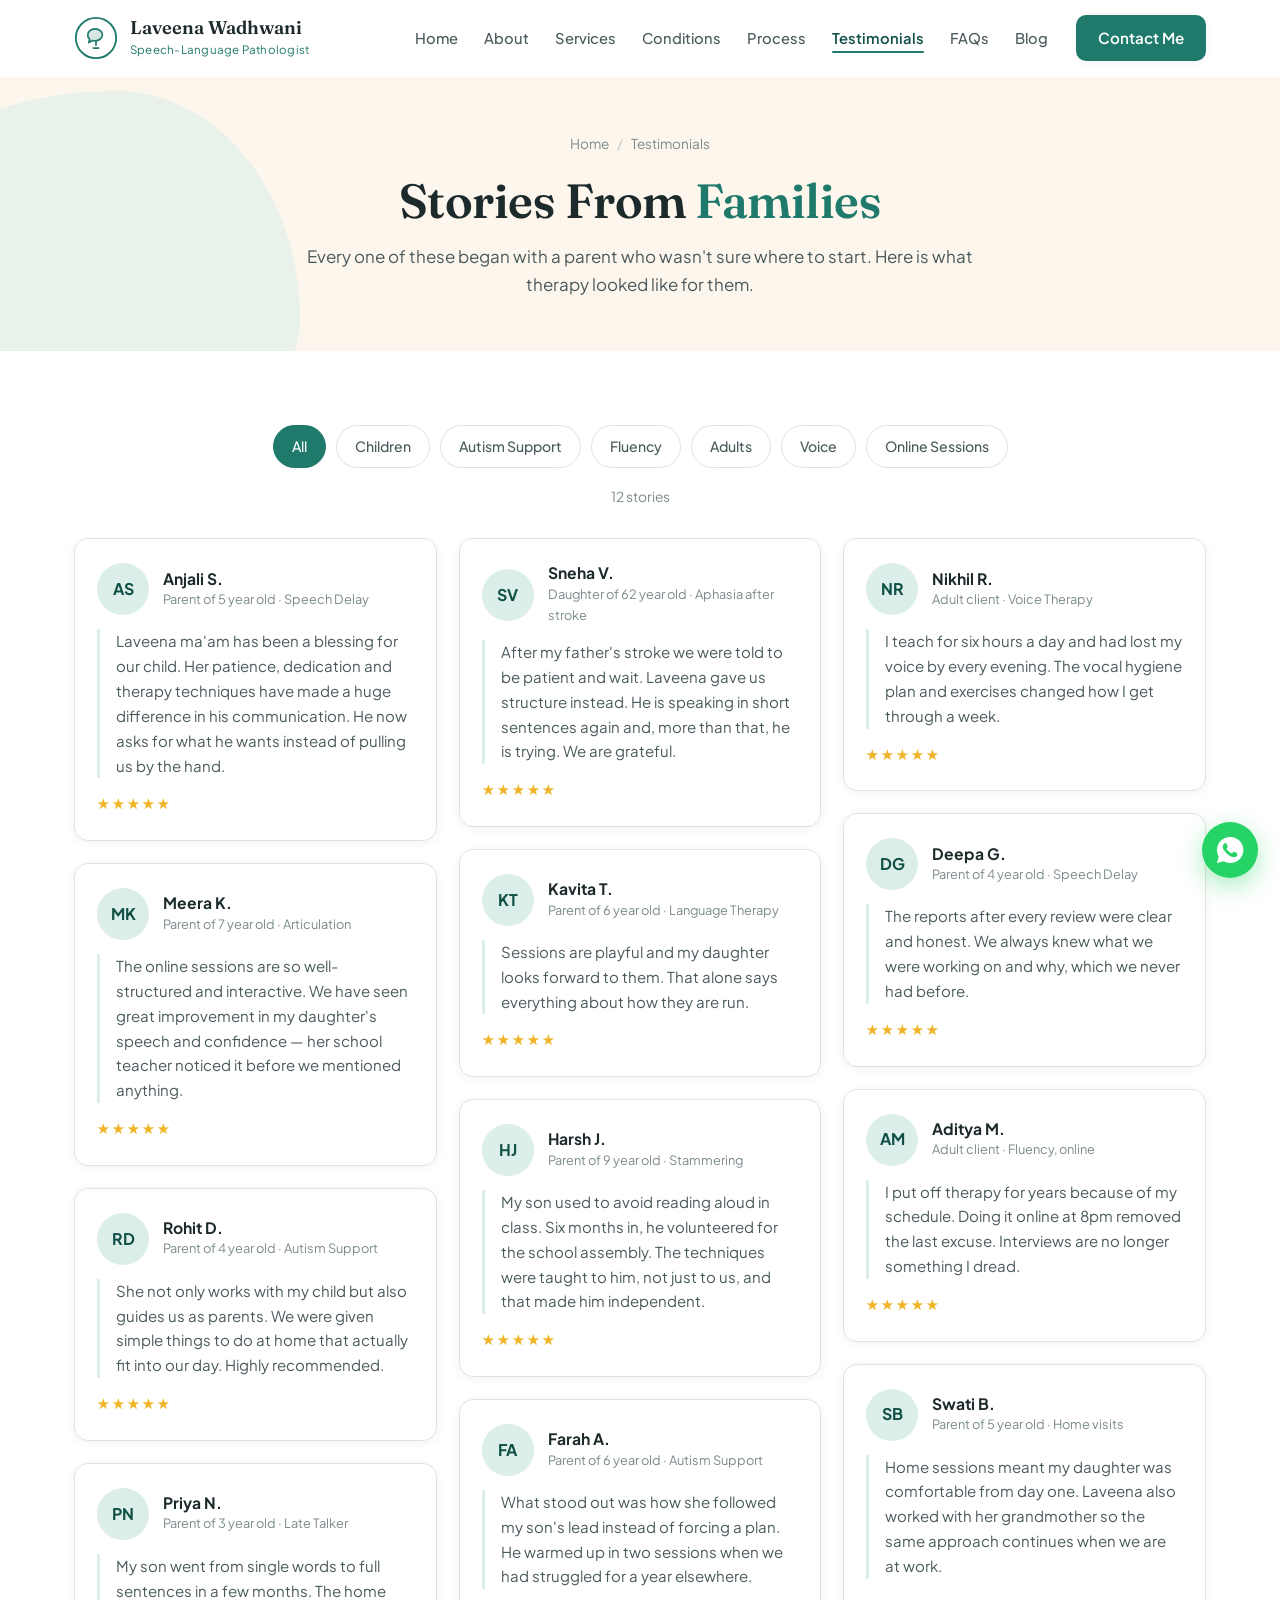
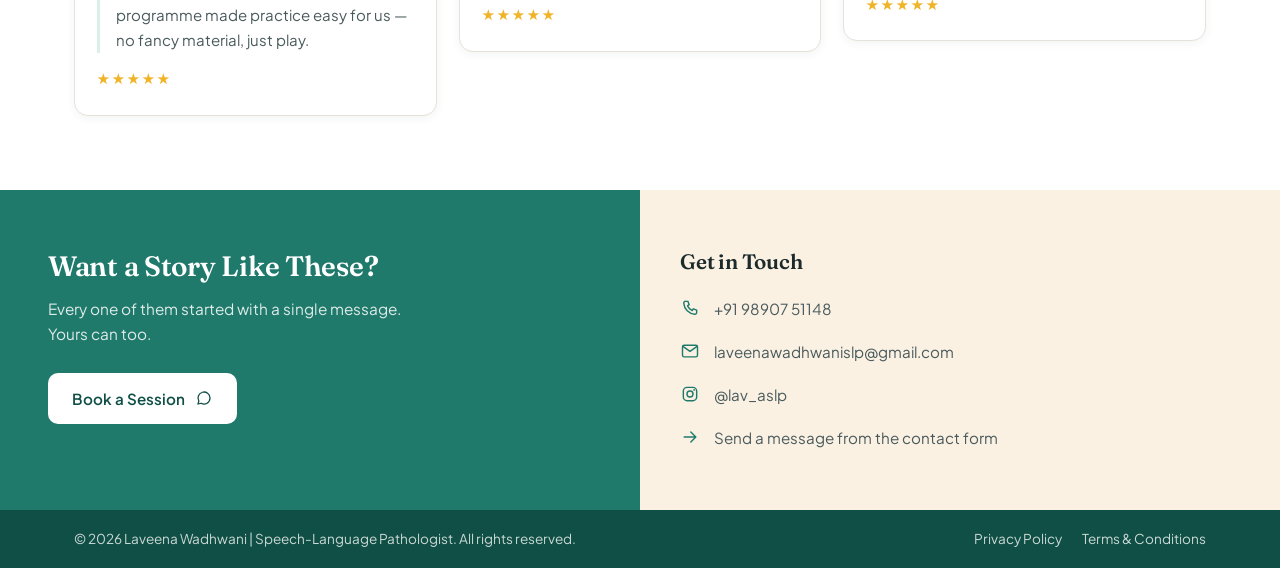
==== testimonials.html @ 8bbf7a4e "Add testimonials page, expand services - testimonials.html: filterable wall of 12 stories, photo ava" ====
<!DOCTYPE html>
<html lang="en">
<head>
<meta charset="UTF-8" />
<meta name="viewport" content="width=device-width, initial-scale=1" />
<title>Testimonials | Laveena Wadhwani — Speech-Language Pathologist</title>
<meta name="description" content="Stories from parents, families and adult clients of Laveena Wadhwani, Speech-Language Pathologist." />
<meta name="theme-color" content="#1f7a6b" />

<meta property="og:type" content="website" />
<meta property="og:title" content="Testimonials | Laveena Wadhwani" />
<meta property="og:description" content="What families say about therapy with Laveena Wadhwani, Speech-Language Pathologist." />
<meta property="og:image" content="assets/img/hero.svg" />

<link rel="icon" href="assets/img/favicon.svg" type="image/svg+xml" />
<link rel="preconnect" href="https://fonts.googleapis.com" />
<link rel="preconnect" href="https://fonts.gstatic.com" crossorigin />
<link href="https://fonts.googleapis.com/css2?family=Fraunces:opsz,wght@9..144,400;9..144,600;9..144,700&family=Plus+Jakarta+Sans:wght@400;500;600;700&display=swap" rel="stylesheet" />
<link rel="stylesheet" href="assets/css/styles.css" />
</head>
<body>

<a class="skip-link" href="#main">Skip to content</a>

<!-- ============ HEADER ============ -->
<header class="site-header" id="header">
  <div class="container header-inner">
    <a class="brand" href="index.html" aria-label="Laveena Wadhwani, home">
      <span class="brand-mark" aria-hidden="true">
        <svg viewBox="0 0 48 48" fill="none">
          <circle cx="24" cy="24" r="22" stroke="currentColor" stroke-width="2"/>
          <path d="M15 20.5c0-3.6 3.6-6.5 8-6.5s8 2.9 8 6.5-3.6 6.5-8 6.5c-.9 0-1.8-.1-2.6-.3L16 29l1.1-3.4c-1.3-1.2-2.1-2.8-2.1-5.1Z" fill="currentColor" opacity=".18"/>
          <path d="M15 20.5c0-3.6 3.6-6.5 8-6.5s8 2.9 8 6.5-3.6 6.5-8 6.5c-.9 0-1.8-.1-2.6-.3L16 29l1.1-3.4c-1.3-1.2-2.1-2.8-2.1-5.1Z" stroke="currentColor" stroke-width="1.8" stroke-linejoin="round"/>
          <path d="M24 27v5m-3 3h6" stroke="currentColor" stroke-width="1.8" stroke-linecap="round"/>
        </svg>
      </span>
      <span class="brand-text">
        <strong>Laveena Wadhwani</strong>
        <small>Speech-Language Pathologist</small>
      </span>
    </a>

    <nav class="nav" id="nav" aria-label="Primary">
      <ul>
        <li><a href="index.html#home">Home</a></li>
        <li><a href="index.html#about">About</a></li>
        <li><a href="index.html#services">Services</a></li>
        <li><a href="index.html#conditions">Conditions</a></li>
        <li><a href="index.html#process">Process</a></li>
        <li><a href="testimonials.html" class="active" aria-current="page">Testimonials</a></li>
        <li><a href="index.html#faqs">FAQs</a></li>
        <li><a href="index.html#blog">Blog</a></li>
      </ul>
      <a class="btn btn-primary nav-cta" href="index.html#contact">Contact Me</a>
    </nav>

    <button class="nav-toggle" id="navToggle" aria-label="Open menu" aria-expanded="false" aria-controls="nav">
      <span></span><span></span><span></span>
    </button>
  </div>
</header>

<main id="main">

<!-- ============ PAGE HERO ============ -->
<section class="page-hero">
  <span class="blob blob-1" aria-hidden="true"></span>
  <div class="container">
    <nav class="crumbs" aria-label="Breadcrumb">
      <a href="index.html">Home</a> <span aria-hidden="true">/</span> <span>Testimonials</span>
    </nav>
    <h1>Stories From <em>Families</em></h1>
    <p class="lede">Every one of these began with a parent who wasn't sure where to start. Here is what therapy looked like for them.</p>
  </div>
</section>

<!-- ============ WALL ============ -->
<section class="section wall-section">
  <div class="container">

    <div class="filters" id="filters" role="group" aria-label="Filter testimonials">
      <button class="filter is-on" data-filter="all" aria-pressed="true">All</button>
      <button class="filter" data-filter="children" aria-pressed="false">Children</button>
      <button class="filter" data-filter="autism" aria-pressed="false">Autism Support</button>
      <button class="filter" data-filter="fluency" aria-pressed="false">Fluency</button>
      <button class="filter" data-filter="adults" aria-pressed="false">Adults</button>
      <button class="filter" data-filter="voice" aria-pressed="false">Voice</button>
      <button class="filter" data-filter="online" aria-pressed="false">Online Sessions</button>
    </div>

    <p class="wall-count" id="wallCount" role="status" aria-live="polite"></p>

    <!--
      ADD A TESTIMONIAL
      1. Drop the photo in assets/img/testimonials/ (square crop, ~400x400, .jpg or .webp)
      2. Copy any <figure class="t-card"> block below and edit it
      3. data-cat = one or more of: children autism fluency adults voice online
      If the photo is missing or you leave src empty, the card shows the initials
      from data-initials instead — the layout never breaks.
    -->
    <div class="wall" id="wall">

      <figure class="t-card reveal" data-cat="children online">
        <div class="t-head">
          <img class="t-avatar" src="assets/img/testimonials/parent-01.jpg" alt="" data-initials="AS" />
          <div>
            <figcaption>Anjali S.</figcaption>
            <span class="t-meta">Parent of 5 year old · Speech Delay</span>
          </div>
        </div>
        <blockquote>Laveena ma'am has been a blessing for our child. Her patience, dedication and therapy techniques have made a huge difference in his communication. He now asks for what he wants instead of pulling us by the hand.</blockquote>
        <div class="t-stars" aria-label="5 out of 5">★★★★★</div>
      </figure>

      <figure class="t-card reveal" data-cat="children online">
        <div class="t-head">
          <img class="t-avatar" src="assets/img/testimonials/parent-02.jpg" alt="" data-initials="MK" />
          <div>
            <figcaption>Meera K.</figcaption>
            <span class="t-meta">Parent of 7 year old · Articulation</span>
          </div>
        </div>
        <blockquote>The online sessions are so well-structured and interactive. We have seen great improvement in my daughter's speech and confidence — her school teacher noticed it before we mentioned anything.</blockquote>
        <div class="t-stars" aria-label="5 out of 5">★★★★★</div>
      </figure>

      <figure class="t-card reveal" data-cat="autism children">
        <div class="t-head">
          <img class="t-avatar" src="assets/img/testimonials/parent-03.jpg" alt="" data-initials="RD" />
          <div>
            <figcaption>Rohit D.</figcaption>
            <span class="t-meta">Parent of 4 year old · Autism Support</span>
          </div>
        </div>
        <blockquote>She not only works with my child but also guides us as parents. We were given simple things to do at home that actually fit into our day. Highly recommended.</blockquote>
        <div class="t-stars" aria-label="5 out of 5">★★★★★</div>
      </figure>

      <figure class="t-card reveal" data-cat="children">
        <div class="t-head">
          <img class="t-avatar" src="assets/img/testimonials/parent-04.jpg" alt="" data-initials="PN" />
          <div>
            <figcaption>Priya N.</figcaption>
            <span class="t-meta">Parent of 3 year old · Late Talker</span>
          </div>
        </div>
        <blockquote>My son went from single words to full sentences in a few months. The home programme made practice easy for us — no fancy material, just play.</blockquote>
        <div class="t-stars" aria-label="5 out of 5">★★★★★</div>
      </figure>

      <figure class="t-card reveal" data-cat="adults">
        <div class="t-head">
          <img class="t-avatar" src="assets/img/testimonials/family-01.jpg" alt="" data-initials="SV" />
          <div>
            <figcaption>Sneha V.</figcaption>
            <span class="t-meta">Daughter of 62 year old · Aphasia after stroke</span>
          </div>
        </div>
        <blockquote>After my father's stroke we were told to be patient and wait. Laveena gave us structure instead. He is speaking in short sentences again and, more than that, he is trying. We are grateful.</blockquote>
        <div class="t-stars" aria-label="5 out of 5">★★★★★</div>
      </figure>

      <figure class="t-card reveal" data-cat="children online">
        <div class="t-head">
          <img class="t-avatar" src="assets/img/testimonials/parent-05.jpg" alt="" data-initials="KT" />
          <div>
            <figcaption>Kavita T.</figcaption>
            <span class="t-meta">Parent of 6 year old · Language Therapy</span>
          </div>
        </div>
        <blockquote>Sessions are playful and my daughter looks forward to them. That alone says everything about how they are run.</blockquote>
        <div class="t-stars" aria-label="5 out of 5">★★★★★</div>
      </figure>

      <figure class="t-card reveal" data-cat="fluency children">
        <div class="t-head">
          <img class="t-avatar" src="assets/img/testimonials/parent-06.jpg" alt="" data-initials="HJ" />
          <div>
            <figcaption>Harsh J.</figcaption>
            <span class="t-meta">Parent of 9 year old · Stammering</span>
          </div>
        </div>
        <blockquote>My son used to avoid reading aloud in class. Six months in, he volunteered for the school assembly. The techniques were taught to him, not just to us, and that made him independent.</blockquote>
        <div class="t-stars" aria-label="5 out of 5">★★★★★</div>
      </figure>

      <figure class="t-card reveal" data-cat="autism children">
        <div class="t-head">
          <img class="t-avatar" src="assets/img/testimonials/parent-07.jpg" alt="" data-initials="FA" />
          <div>
            <figcaption>Farah A.</figcaption>
            <span class="t-meta">Parent of 6 year old · Autism Support</span>
          </div>
        </div>
        <blockquote>What stood out was how she followed my son's lead instead of forcing a plan. He warmed up in two sessions when we had struggled for a year elsewhere.</blockquote>
        <div class="t-stars" aria-label="5 out of 5">★★★★★</div>
      </figure>

      <figure class="t-card reveal" data-cat="adults voice">
        <div class="t-head">
          <img class="t-avatar" src="assets/img/testimonials/client-01.jpg" alt="" data-initials="NR" />
          <div>
            <figcaption>Nikhil R.</figcaption>
            <span class="t-meta">Adult client · Voice Therapy</span>
          </div>
        </div>
        <blockquote>I teach for six hours a day and had lost my voice by every evening. The vocal hygiene plan and exercises changed how I get through a week.</blockquote>
        <div class="t-stars" aria-label="5 out of 5">★★★★★</div>
      </figure>

      <figure class="t-card reveal" data-cat="children">
        <div class="t-head">
          <img class="t-avatar" src="assets/img/testimonials/parent-08.jpg" alt="" data-initials="DG" />
          <div>
            <figcaption>Deepa G.</figcaption>
            <span class="t-meta">Parent of 4 year old · Speech Delay</span>
          </div>
        </div>
        <blockquote>The reports after every review were clear and honest. We always knew what we were working on and why, which we never had before.</blockquote>
        <div class="t-stars" aria-label="5 out of 5">★★★★★</div>
      </figure>

      <figure class="t-card reveal" data-cat="adults fluency online">
        <div class="t-head">
          <img class="t-avatar" src="assets/img/testimonials/client-02.jpg" alt="" data-initials="AM" />
          <div>
            <figcaption>Aditya M.</figcaption>
            <span class="t-meta">Adult client · Fluency, online</span>
          </div>
        </div>
        <blockquote>I put off therapy for years because of my schedule. Doing it online at 8pm removed the last excuse. Interviews are no longer something I dread.</blockquote>
        <div class="t-stars" aria-label="5 out of 5">★★★★★</div>
      </figure>

      <figure class="t-card reveal" data-cat="children autism">
        <div class="t-head">
          <img class="t-avatar" src="assets/img/testimonials/parent-09.jpg" alt="" data-initials="SB" />
          <div>
            <figcaption>Swati B.</figcaption>
            <span class="t-meta">Parent of 5 year old · Home visits</span>
          </div>
        </div>
        <blockquote>Home sessions meant my daughter was comfortable from day one. Laveena also worked with her grandmother so the same approach continues when we are at work.</blockquote>
        <div class="t-stars" aria-label="5 out of 5">★★★★★</div>
      </figure>

    </div>

    <p class="wall-empty" id="wallEmpty" hidden>No testimonials in this category yet.</p>
  </div>
</section>

<!-- ============ CTA ============ -->
<section class="contact">
  <div class="contact-grid two-up">
    <div class="contact-cta reveal">
      <h2>Want a Story Like These?</h2>
      <p>Every one of them started with a single message. Yours can too.</p>
      <a class="btn btn-light" href="https://wa.me/919890751148" target="_blank" rel="noopener">Book a Session
        <svg viewBox="0 0 24 24" aria-hidden="true"><path d="M20 12a8 8 0 0 1-11.9 7L4 20l1.1-3.9A8 8 0 1 1 20 12Z"/></svg>
      </a>
    </div>

    <div class="contact-details reveal">
      <h3>Get in Touch</h3>
      <ul>
        <li>
          <svg viewBox="0 0 24 24" aria-hidden="true"><path d="M6.5 4h3l1.5 4-2 1.4a12 12 0 0 0 5.6 5.6L16 13l4 1.5v3a2 2 0 0 1-2.2 2C10.6 19 5 13.4 4.5 6.2A2 2 0 0 1 6.5 4Z"/></svg>
          <a href="tel:+919890751148">+91 98907 51148</a>
        </li>
        <li>
          <svg viewBox="0 0 24 24" aria-hidden="true"><rect x="3" y="5" width="18" height="14" rx="2"/><path d="m3.5 6.5 8.5 6 8.5-6"/></svg>
          <a href="mailto:laveenawadhwanislp@gmail.com">laveenawadhwanislp@gmail.com</a>
        </li>
        <li>
          <svg viewBox="0 0 24 24" aria-hidden="true"><rect x="4" y="4" width="16" height="16" rx="4.5"/><circle cx="12" cy="12" r="3.6"/><circle cx="16.9" cy="7.1" r="1.05" fill="currentColor" stroke="none"/></svg>
          <a href="https://instagram.com/lav_aslp" target="_blank" rel="noopener">@lav_aslp</a>
        </li>
        <li>
          <svg viewBox="0 0 24 24" aria-hidden="true"><path d="M5 12h14M13 6l6 6-6 6"/></svg>
          <a href="index.html#contact">Send a message from the contact form</a>
        </li>
      </ul>
    </div>
  </div>
</section>

</main>

<!-- ============ FOOTER ============ -->
<footer class="site-footer">
  <div class="container footer-inner">
    <p>© <span id="year">2026</span> Laveena Wadhwani | Speech-Language Pathologist. All rights reserved.</p>
    <nav class="footer-links" aria-label="Legal">
      <a href="index.html#faqs">Privacy Policy</a>
      <a href="index.html#faqs">Terms &amp; Conditions</a>
    </nav>
  </div>
</footer>

<a class="whatsapp-float" href="https://wa.me/919890751148" target="_blank" rel="noopener" aria-label="Chat on WhatsApp">
  <svg viewBox="0 0 32 32" aria-hidden="true"><path fill="currentColor" d="M16 3C8.8 3 3 8.8 3 16c0 2.3.6 4.5 1.7 6.4L3 29l6.8-1.8A13 13 0 1 0 16 3Zm7.5 18.3c-.3.9-1.8 1.7-2.5 1.8-.6.1-1.4.1-2.3-.1-.5-.2-1.2-.4-2.1-.8-3.7-1.6-6.1-5.3-6.3-5.6-.2-.2-1.5-2-1.5-3.8s.9-2.7 1.3-3.1c.3-.4.7-.5 1-.5h.7c.2 0 .5 0 .8.6l1.1 2.6c.1.2.2.4 0 .7l-.4.6-.4.5c-.2.2-.4.4-.2.7.2.4.9 1.6 2 2.5 1.4 1.2 2.5 1.6 2.9 1.8.3.1.5.1.7-.1l1-1.2c.2-.3.5-.2.8-.1l2.4 1.2c.4.2.6.3.7.4.1.3.1.9-.2 1.8Z"/></svg>
</a>

<script src="assets/js/main.js"></script>
</body>
</html>
---- assets/css/styles.css ----
/* ============================================================
   Laveena Wadhwani — Speech-Language Pathologist
   ============================================================ */

:root{
  --teal-900:#0f4f45;
  --teal-700:#1f7a6b;
  --teal-600:#26887a;
  --teal-100:#dbeee9;
  --cream:#fdf6ec;
  --cream-2:#faf1e3;
  --ink:#1d2a2c;
  --ink-2:#4a5a5c;
  --muted:#7b8a8c;
  --line:#e6e2da;
  --white:#fff;

  --c-green:#e7f4ea;
  --c-pink:#fbe6ee;
  --c-peach:#fdeadb;
  --c-yellow:#fdf3d6;
  --c-lilac:#efe8fa;
  --c-blue:#e2eefb;
  --c-mint:#dff2f0;
  --c-coral:#fde7e3;

  --radius:14px;
  --radius-lg:22px;
  --shadow-sm:0 2px 10px rgba(16,50,45,.06);
  --shadow:0 10px 30px rgba(16,50,45,.08);
  --shadow-lg:0 24px 60px rgba(16,50,45,.14);

  --font-head:"Fraunces",Georgia,"Times New Roman",serif;
  --font-body:"Plus Jakarta Sans",-apple-system,BlinkMacSystemFont,"Segoe UI",Roboto,sans-serif;

  --header-h:76px;
  --container:1180px;
}

*,*::before,*::after{box-sizing:border-box}
html{scroll-behavior:smooth;scroll-padding-top:calc(var(--header-h) + 12px);-webkit-text-size-adjust:100%}
body{
  margin:0;
  font-family:var(--font-body);
  color:var(--ink);
  background:var(--white);
  line-height:1.65;
  -webkit-font-smoothing:antialiased;
  overflow-x:hidden;
}
img{max-width:100%;display:block;height:auto}
a{color:inherit;text-decoration:none}
h1,h2,h3{font-family:var(--font-head);font-weight:600;line-height:1.15;margin:0 0 .5em;letter-spacing:-.01em}
p{margin:0 0 1em}
ul,ol{margin:0;padding:0;list-style:none}
button{font:inherit;cursor:pointer;border:0;background:none;color:inherit}
input,textarea{font:inherit;color:inherit}
svg{width:100%;height:100%;fill:none;stroke:currentColor;stroke-width:1.7;stroke-linecap:round;stroke-linejoin:round}

.container{width:100%;max-width:var(--container);margin-inline:auto;padding-inline:24px}
.container.narrow{max-width:840px}
.sr-only{position:absolute;width:1px;height:1px;padding:0;margin:-1px;overflow:hidden;clip:rect(0 0 0 0);white-space:nowrap;border:0}
.skip-link{position:absolute;left:-9999px;top:0;z-index:200;background:var(--teal-700);color:#fff;padding:10px 18px;border-radius:0 0 8px 0}
.skip-link:focus{left:0}
:focus-visible{outline:3px solid var(--teal-600);outline-offset:3px;border-radius:6px}

/* ---------- Buttons ---------- */
.btn{
  display:inline-flex;align-items:center;gap:10px;
  padding:13px 24px;border-radius:10px;
  font-weight:600;font-size:.95rem;
  transition:transform .2s ease,box-shadow .2s ease,background .2s ease,color .2s ease;
  white-space:nowrap;
}
.btn svg{width:18px;height:18px;flex:none}
.btn-primary{background:var(--teal-700);color:#fff;box-shadow:var(--shadow-sm)}
.btn-primary:hover{background:var(--teal-900);transform:translateY(-2px);box-shadow:var(--shadow)}
.btn-ghost{background:#fff;color:var(--ink);border:1px solid var(--line)}
.btn-ghost:hover{border-color:var(--teal-600);color:var(--teal-700);transform:translateY(-2px)}
.btn-outline{background:transparent;color:var(--ink);border:1px solid var(--ink-2);padding:11px 22px}
.btn-outline:hover{background:var(--ink);color:#fff}
.btn-light{background:#fff;color:var(--teal-900)}
.btn-light:hover{transform:translateY(-2px);box-shadow:var(--shadow)}

/* ---------- Header ---------- */
.site-header{
  position:sticky;top:0;z-index:100;
  background:rgba(255,255,255,.92);
  backdrop-filter:blur(10px);
  border-bottom:1px solid transparent;
  transition:box-shadow .25s ease,border-color .25s ease;
}
.site-header.scrolled{box-shadow:0 4px 24px rgba(16,50,45,.07);border-color:var(--line)}
.header-inner{display:flex;align-items:center;justify-content:space-between;gap:24px;min-height:var(--header-h)}

.brand{display:flex;align-items:center;gap:12px}
.brand-mark{width:44px;height:44px;flex:none;color:var(--teal-700)}
.brand-text strong{display:block;font-family:var(--font-head);font-size:1.15rem;font-weight:600;line-height:1.2}
.brand-text small{display:block;font-size:.72rem;color:var(--teal-700);letter-spacing:.02em}

.nav{display:flex;align-items:center;gap:28px}
.nav ul{display:flex;align-items:center;gap:26px}
.nav ul a{
  position:relative;font-size:.92rem;font-weight:500;color:var(--ink-2);
  padding:6px 0;transition:color .2s ease;
}
.nav ul a::after{
  content:"";position:absolute;left:50%;right:50%;bottom:0;height:2px;
  background:var(--teal-700);border-radius:2px;transition:left .25s ease,right .25s ease;
}
.nav ul a:hover{color:var(--teal-700)}
.nav ul a:hover::after,.nav ul a.active::after{left:0;right:0}
.nav ul a.active{color:var(--teal-900);font-weight:600}
.nav-cta{padding:10px 22px}

.nav-toggle{display:none;width:44px;height:44px;flex-direction:column;justify-content:center;gap:5px;padding:0 10px}
.nav-toggle span{display:block;height:2px;background:var(--ink);border-radius:2px;transition:transform .25s ease,opacity .2s ease}
.nav-toggle[aria-expanded="true"] span:nth-child(1){transform:translateY(7px) rotate(45deg)}
.nav-toggle[aria-expanded="true"] span:nth-child(2){opacity:0}
.nav-toggle[aria-expanded="true"] span:nth-child(3){transform:translateY(-7px) rotate(-45deg)}

/* ---------- Hero ---------- */
.hero{position:relative;padding:64px 0 84px;overflow:hidden;background:var(--white)}
.hero-inner{display:grid;grid-template-columns:1fr 1.15fr;gap:56px;align-items:center}
.blob-1{
  position:absolute;left:-160px;bottom:-120px;width:460px;height:380px;
  background:var(--teal-100);opacity:.6;
  border-radius:60% 40% 55% 45%/50% 60% 40% 50%;
  z-index:0;
}
.dots{
  position:absolute;left:44px;bottom:80px;width:110px;height:70px;z-index:0;
  background-image:radial-gradient(var(--teal-600) 1.6px,transparent 1.6px);
  background-size:14px 14px;opacity:.35;
}
.hero-copy,.hero-media{position:relative;z-index:1}

.eyebrow{
  font-size:.82rem;font-weight:600;letter-spacing:.16em;text-transform:uppercase;
  color:var(--teal-600);margin-bottom:14px;
}
.hero h1{font-size:clamp(2.6rem,5.2vw,4rem);margin-bottom:18px}
.hero h1 em{font-style:normal;color:var(--teal-700)}
.lede{font-size:1.06rem;color:var(--ink-2);max-width:44ch;margin-bottom:26px}

.ticks{display:grid;grid-template-columns:1fr 1fr;gap:12px 26px;margin-bottom:32px}
.ticks li{position:relative;padding-left:32px;font-size:.94rem;color:var(--ink-2)}
.ticks li::before{
  content:"";position:absolute;left:0;top:3px;width:20px;height:20px;border-radius:50%;
  background:var(--teal-600) url("data:image/svg+xml,%3Csvg xmlns='http://www.w3.org/2000/svg' viewBox='0 0 24 24' fill='none' stroke='%23fff' stroke-width='3.4' stroke-linecap='round' stroke-linejoin='round'%3E%3Cpath d='m6 12.5 4 4 8-9'/%3E%3C/svg%3E") center/13px no-repeat;
}
.hero-actions{display:flex;flex-wrap:wrap;gap:14px}

.hero-media{position:relative}
.hero-media img{
  border-radius:var(--radius-lg) 0 0 var(--radius-lg);
  box-shadow:var(--shadow-lg);
  width:100%;object-fit:cover;
}
.hero-badge{
  position:absolute;right:8px;bottom:26px;
  display:flex;align-items:center;gap:12px;
  background:var(--cream);border-radius:16px;padding:14px 22px;
  box-shadow:var(--shadow);font-size:.9rem;font-weight:600;line-height:1.3;
}
.hero-badge svg{width:26px;height:26px;color:var(--teal-700);flex:none}

/* ---------- Section basics ---------- */
.section{padding:74px 0}
.section-title{
  text-align:center;font-size:clamp(1.75rem,3vw,2.15rem);
  margin-bottom:12px;position:relative;padding-bottom:16px;
}
.section-title::after{
  content:"";position:absolute;left:50%;transform:translateX(-50%);bottom:0;
  width:56px;height:3px;border-radius:3px;background:var(--teal-600);
}
.section-sub{text-align:center;color:var(--muted);max-width:60ch;margin:0 auto 40px}
.section-title + .service-grid,
.section-title + .steps,
.section-title + .slider,
.section-title + .faq-list,
.section-title + .chip-grid{margin-top:44px}

/* ---------- Services ---------- */
.service-grid{
  display:grid;grid-template-columns:repeat(4,1fr);gap:18px;
}
.service-card{
  border-radius:var(--radius);padding:26px 16px;text-align:center;
  transition:transform .25s ease,box-shadow .25s ease;
}
.service-card:hover{transform:translateY(-6px);box-shadow:var(--shadow)}
.service-icon{display:block;width:44px;height:44px;margin:0 auto 16px}
.service-card h3{font-family:var(--font-body);font-size:.95rem;font-weight:600;margin:0;line-height:1.35}
.c-green{background:var(--c-green)}   .c-green .service-icon{color:#3f9a63}
.c-pink{background:var(--c-pink)}     .c-pink .service-icon{color:#d4568a}
.c-peach{background:var(--c-peach)}   .c-peach .service-icon{color:#e0733a}
.c-yellow{background:var(--c-yellow)} .c-yellow .service-icon{color:#d2a323}
.c-lilac{background:var(--c-lilac)}   .c-lilac .service-icon{color:#7b5cc4}
.c-blue{background:var(--c-blue)}     .c-blue .service-icon{color:#2f80c8}
.c-mint{background:var(--c-mint)}     .c-mint .service-icon{color:#2b9184}
.c-coral{background:var(--c-coral)}   .c-coral .service-icon{color:#d4614f}

.info-strip{
  display:flex;flex-wrap:wrap;justify-content:center;align-items:center;
  gap:10px 0;margin-top:44px;font-size:.92rem;color:var(--ink-2);
}
.info-strip li{display:flex;align-items:center;gap:10px;padding:0 28px}
.info-strip li + li{border-left:1px solid var(--line)}
.info-strip svg{width:20px;height:20px;color:var(--teal-600);flex:none}

/* ---------- About ---------- */
.about{background:var(--cream-2)}
.about-inner{
  display:grid;grid-template-columns:auto 1.1fr 1fr;gap:44px;align-items:center;
}
.about-photo img{
  width:210px;height:210px;border-radius:50%;object-fit:cover;
  border:6px solid #fff;box-shadow:var(--shadow);
}
.about-copy h2{font-size:1.7rem}
.about-copy p{color:var(--ink-2);font-size:.98rem}
.about-copy .btn{margin-top:8px}
.about-points{display:grid;gap:16px}
.about-points li{display:flex;align-items:center;gap:14px;font-size:.96rem;color:var(--ink-2)}
.about-points svg{width:22px;height:22px;color:var(--teal-600);flex:none}

/* ---------- Conditions ---------- */
.chip-grid{display:flex;flex-wrap:wrap;justify-content:center;gap:12px}
.chip{
  padding:11px 20px;border-radius:999px;background:var(--white);
  border:1px solid var(--line);font-size:.92rem;color:var(--ink-2);
  transition:transform .2s ease,border-color .2s ease,color .2s ease,background .2s ease;
}
.chip:hover{transform:translateY(-3px);border-color:var(--teal-600);color:var(--teal-900);background:var(--teal-100)}

/* ---------- Process ---------- */
.process{background:var(--white)}
.steps{display:grid;grid-template-columns:repeat(6,1fr);gap:16px;position:relative}
.steps::before{
  content:"";position:absolute;top:19px;left:8%;right:8%;
  border-top:2px dashed var(--line);z-index:0;
}
.steps li{position:relative;z-index:1;text-align:center;padding:0 6px}
.step-num{
  display:grid;place-items:center;width:38px;height:38px;margin:0 auto 22px;
  border-radius:50%;background:var(--step,var(--teal-600));color:#fff;
  font-weight:700;font-size:.95rem;box-shadow:0 0 0 6px #fff;
}
.step-icon{
  display:grid;place-items:center;width:56px;height:56px;margin:0 auto 16px;
  border-radius:50%;background:#fff;box-shadow:var(--shadow-sm);
  color:var(--step,var(--teal-700));transition:transform .25s ease;
}
.step-icon svg{width:26px;height:26px}
.steps li:hover .step-icon{transform:translateY(-5px) scale(1.06)}
.steps h3{font-family:var(--font-body);font-size:.95rem;font-weight:700;margin-bottom:6px}
.steps p{font-size:.86rem;color:var(--muted);margin:0}

/* ---------- Testimonials ---------- */
.testimonials{background:var(--cream);position:relative;overflow:hidden}
.leaf{position:absolute;width:210px;height:300px;opacity:.5;z-index:0;
  background:no-repeat center/contain;
  background-image:url("data:image/svg+xml,%3Csvg xmlns='http://www.w3.org/2000/svg' viewBox='0 0 200 300' fill='none' stroke='%239cc4b3' stroke-width='2'%3E%3Cpath d='M30 290C30 190 60 110 150 40'/%3E%3Cellipse cx='70' cy='215' rx='38' ry='20' transform='rotate(-30 70 215)' fill='%23cfe4da'/%3E%3Cellipse cx='95' cy='160' rx='38' ry='20' transform='rotate(-30 95 160)' fill='%23cfe4da'/%3E%3Cellipse cx='125' cy='105' rx='38' ry='20' transform='rotate(-30 125 105)' fill='%23cfe4da'/%3E%3Cellipse cx='40' cy='250' rx='32' ry='17' transform='rotate(-20 40 250)' fill='%23cfe4da'/%3E%3C/svg%3E");
}
.leaf-l{left:-30px;bottom:0}
.leaf-r{right:-30px;bottom:0;transform:scaleX(-1)}
.testimonials .container{position:relative;z-index:1}

.slider{overflow:hidden}
.slides{display:flex;gap:22px;transition:transform .55s cubic-bezier(.4,0,.2,1);will-change:transform}
.quote{
  position:relative;flex:0 0 calc((100% - 44px)/3);margin:0;
  background:#fff;border-radius:var(--radius);padding:26px 24px 44px;
  box-shadow:var(--shadow-sm);
}
.qmark{
  font-family:var(--font-head);font-size:2.6rem;line-height:.7;
  color:var(--teal-600);opacity:.55;display:block;margin-bottom:10px;
}
.quote blockquote{margin:0 0 16px;font-size:.94rem;color:var(--ink-2)}
.quote figcaption{font-size:.88rem;font-weight:600;color:var(--ink)}
.heart{
  position:absolute;right:20px;bottom:18px;width:24px;height:24px;
  color:#e8697d;opacity:.75;transition:transform .2s ease,opacity .2s ease;
}
.heart:hover{transform:scale(1.18);opacity:1}
.heart.liked svg{fill:#e8697d}

.dots-nav{display:flex;justify-content:center;gap:9px;margin-top:30px}
.dots-nav button{width:9px;height:9px;border-radius:50%;background:#c9d5d2;transition:width .25s ease,background .25s ease}
.dots-nav button[aria-selected="true"]{width:26px;border-radius:5px;background:var(--teal-700)}

/* ---------- FAQs ---------- */
.faq-list{display:grid;gap:14px}
.faq{
  background:#fff;border:1px solid var(--line);border-radius:var(--radius);
  padding:4px 22px;transition:border-color .2s ease,box-shadow .2s ease;
}
.faq[open]{border-color:var(--teal-100);box-shadow:var(--shadow-sm)}
.faq summary{
  list-style:none;cursor:pointer;padding:16px 34px 16px 0;position:relative;
  font-weight:600;font-size:1rem;
}
.faq summary::-webkit-details-marker{display:none}
.faq summary::after{
  content:"";position:absolute;right:2px;top:50%;width:11px;height:11px;
  margin-top:-7px;border-right:2px solid var(--teal-700);border-bottom:2px solid var(--teal-700);
  transform:rotate(45deg);transition:transform .25s ease;
}
.faq[open] summary::after{transform:rotate(-135deg);margin-top:-2px}
.faq p{margin:0 0 18px;color:var(--ink-2);font-size:.95rem}

/* ---------- Blog ---------- */
.blog{background:var(--cream-2)}
.post-grid{display:grid;grid-template-columns:repeat(3,1fr);gap:24px}
.post{
  background:#fff;border-radius:var(--radius);overflow:hidden;
  box-shadow:var(--shadow-sm);transition:transform .25s ease,box-shadow .25s ease;
}
.post:hover{transform:translateY(-6px);box-shadow:var(--shadow)}
.post-thumb{display:block;height:150px}
.t-green{background:linear-gradient(135deg,#dff0e5,#b9dfc9)}
.t-peach{background:linear-gradient(135deg,#fde9d9,#f8c9a6)}
.t-blue{background:linear-gradient(135deg,#e3eefc,#bcd6f4)}
.post-body{padding:22px}
.post-tag{
  display:inline-block;font-size:.72rem;font-weight:700;letter-spacing:.08em;
  text-transform:uppercase;color:var(--teal-700);margin-bottom:10px;
}
.post h3{font-size:1.1rem;margin-bottom:8px}
.post p{font-size:.92rem;color:var(--ink-2);margin-bottom:14px}
.post-link{font-weight:600;font-size:.9rem;color:var(--teal-700)}
.post-link:hover{text-decoration:underline}

/* ---------- Contact ---------- */
.contact{display:block}
.contact-grid{display:grid;grid-template-columns:1fr 1fr 1.25fr;align-items:stretch}
.contact-cta{background:var(--teal-700);color:#fff;padding:60px 48px}
.contact-cta h2{font-size:1.75rem;color:#fff}
.contact-cta p{color:rgba(255,255,255,.85);font-size:.96rem;max-width:34ch;margin-bottom:26px}
.contact-details,.contact-form-wrap{background:var(--cream-2);padding:60px 40px}
.contact-details h3,.contact-form-wrap h3{font-size:1.3rem;margin-bottom:22px}
.contact-details ul{display:grid;gap:18px}
.contact-details li{display:flex;align-items:center;gap:14px;font-size:.95rem;color:var(--ink-2)}
.contact-details svg{width:20px;height:20px;color:var(--teal-700);flex:none}
.contact-details a:hover{color:var(--teal-700);text-decoration:underline}

.contact-form{display:grid;gap:12px}
.contact-form .row{display:grid;grid-template-columns:1fr 1fr;gap:12px}
.contact-form input,.contact-form textarea{
  width:100%;padding:12px 14px;border:1px solid var(--line);border-radius:8px;
  background:#fff;font-size:.93rem;transition:border-color .2s ease,box-shadow .2s ease;
}
.contact-form input::placeholder,.contact-form textarea::placeholder{color:#a3aeae}
.contact-form input:focus,.contact-form textarea:focus{
  outline:none;border-color:var(--teal-600);box-shadow:0 0 0 3px rgba(38,136,122,.14);
}
.contact-form input.invalid,.contact-form textarea.invalid{border-color:#e06464;box-shadow:0 0 0 3px rgba(224,100,100,.12)}
.contact-form textarea{resize:vertical;min-height:96px}
.contact-form .btn{justify-content:center}
.form-status{margin:4px 0 0;font-size:.88rem;min-height:1.2em}
.form-status.ok{color:var(--teal-700)}
.form-status.err{color:#c14b4b}

/* ---------- Footer ---------- */
.site-footer{background:var(--teal-900);color:rgba(255,255,255,.78);font-size:.85rem}
.footer-inner{display:flex;flex-wrap:wrap;gap:12px;justify-content:space-between;align-items:center;padding-block:18px}
.site-footer p{margin:0}
.footer-links{display:flex;gap:20px}
.footer-links a:hover{color:#fff;text-decoration:underline}

/* ---------- WhatsApp float ---------- */
.whatsapp-float{
  position:fixed;right:22px;bottom:22px;z-index:90;
  width:56px;height:56px;border-radius:50%;
  display:grid;place-items:center;
  background:#25d366;color:#fff;
  box-shadow:0 8px 24px rgba(37,211,102,.4);
  transition:transform .22s ease;
}
.whatsapp-float svg{width:32px;height:32px;stroke:none}
.whatsapp-float:hover{transform:scale(1.09)}

/* ---------- Testimonials page ---------- */
.page-hero{position:relative;overflow:hidden;background:var(--cream);padding:56px 0 52px;text-align:center}
.page-hero .container{position:relative;z-index:1}
.page-hero h1{font-size:clamp(2.1rem,4.2vw,3rem);margin-bottom:14px}
.page-hero h1 em{font-style:normal;color:var(--teal-700)}
.page-hero .lede{margin:0 auto;max-width:56ch}
.crumbs{font-size:.85rem;color:var(--muted);margin-bottom:18px}
.crumbs a:hover{color:var(--teal-700);text-decoration:underline}
.crumbs span[aria-hidden]{margin:0 6px;opacity:.5}

.filters{display:flex;flex-wrap:wrap;justify-content:center;gap:10px;margin-bottom:18px}
.filter{
  padding:9px 18px;border-radius:999px;border:1px solid var(--line);background:#fff;
  font-size:.88rem;font-weight:500;color:var(--ink-2);
  transition:background .2s ease,color .2s ease,border-color .2s ease,transform .2s ease;
}
.filter:hover{border-color:var(--teal-600);color:var(--teal-900);transform:translateY(-2px)}
.filter.is-on{background:var(--teal-700);border-color:var(--teal-700);color:#fff}
.wall-count{text-align:center;color:var(--muted);font-size:.86rem;margin-bottom:30px}
.wall-empty{text-align:center;color:var(--muted);padding:40px 0}

.wall{columns:3;column-gap:22px}
.t-card{
  break-inside:avoid;margin:0 0 22px;
  background:#fff;border:1px solid var(--line);border-radius:var(--radius);
  padding:24px 22px;box-shadow:var(--shadow-sm);
  transition:transform .25s ease,box-shadow .25s ease;
}
.t-card:hover{transform:translateY(-4px);box-shadow:var(--shadow)}
.t-card.is-hidden{display:none}
.t-head{display:flex;align-items:center;gap:14px;margin-bottom:14px}
.t-avatar{
  width:52px;height:52px;border-radius:50%;object-fit:cover;flex:none;
  background:var(--teal-100);
}
.t-avatar.fallback{
  display:grid;place-items:center;
  font-family:var(--font-body);font-weight:700;font-size:1rem;
  color:var(--teal-900);background:var(--teal-100);
}
.t-card figcaption{font-weight:700;font-size:.98rem;line-height:1.3}
.t-meta{display:block;font-size:.8rem;color:var(--muted)}
.t-card blockquote{
  margin:0 0 14px;font-size:.94rem;color:var(--ink-2);
  padding-left:16px;border-left:3px solid var(--teal-100);
}
.t-stars{color:#f0b429;font-size:.9rem;letter-spacing:2px}

.see-all{text-align:center;margin-top:30px}
.contact-grid.two-up{grid-template-columns:1fr 1fr}

/* ---------- Reveal animation ---------- */
.reveal{opacity:0;transform:translateY(22px);transition:opacity .6s ease,transform .6s ease}
.reveal.visible{opacity:1;transform:none}

/* ============================================================
   Responsive
   ============================================================ */
@media (max-width:1080px){
  .service-grid{grid-template-columns:repeat(3,1fr)}
  .steps{grid-template-columns:repeat(3,1fr);row-gap:38px}
  .steps::before{display:none}
  .quote{flex:0 0 calc((100% - 22px)/2)}
  .about-inner{grid-template-columns:auto 1fr;row-gap:34px}
  .about-points{grid-column:1/-1}
  .contact-grid{grid-template-columns:1fr 1fr}
  .contact-cta{grid-column:1/-1;padding:48px 40px}
  .contact-grid.two-up .contact-cta{grid-column:auto}
  .wall{columns:2}
}

@media (max-width:900px){
  .nav{
    position:fixed;inset:var(--header-h) 0 auto 0;
    flex-direction:column;align-items:stretch;gap:0;
    background:#fff;border-bottom:1px solid var(--line);
    padding:8px 24px 22px;box-shadow:var(--shadow);
    transform:translateY(-140%);transition:transform .3s ease;
    max-height:calc(100vh - var(--header-h));overflow-y:auto;
  }
  .nav.open{transform:none}
  .nav ul{flex-direction:column;align-items:stretch;gap:0}
  .nav ul a{display:block;padding:13px 4px;border-bottom:1px solid var(--line);font-size:1rem}
  .nav ul a::after{display:none}
  .nav-cta{margin-top:16px;justify-content:center}
  .nav-toggle{display:flex}

  .hero{padding:44px 0 64px}
  .hero-inner{grid-template-columns:1fr;gap:38px}
  .hero-media img{border-radius:var(--radius-lg)}
  .hero-badge{right:14px;bottom:14px}
  .info-strip li{padding:0 18px}
}

@media (max-width:720px){
  .section{padding:56px 0}
  .service-grid{grid-template-columns:repeat(2,1fr)}
  .steps{grid-template-columns:repeat(2,1fr)}
  .quote{flex:0 0 100%}
  .post-grid{grid-template-columns:1fr}
  .about-inner{grid-template-columns:1fr;text-align:center;justify-items:center}
  .about-copy .btn{display:inline-flex}
  .about-points li{text-align:left}
  .info-strip{flex-direction:column;align-items:flex-start;gap:14px;max-width:340px;margin-inline:auto}
  .info-strip li{padding:0}
  .info-strip li + li{border-left:0}
  .contact-grid,.contact-grid.two-up{grid-template-columns:1fr}
  .contact-cta,.contact-details,.contact-form-wrap{padding:42px 24px}
  .wall{columns:1}
  .filters{gap:8px}
  .filter{padding:8px 14px;font-size:.84rem}
  .footer-inner{flex-direction:column;text-align:center}
}

@media (max-width:460px){
  .ticks{grid-template-columns:1fr}
  .hero-actions .btn{flex:1 1 100%;justify-content:center}
  .contact-form .row{grid-template-columns:1fr}
  .brand-text strong{font-size:1rem}
}

@media (prefers-reduced-motion:reduce){
  html{scroll-behavior:auto}
  *,*::before,*::after{animation-duration:.01ms!important;transition-duration:.01ms!important}
  .reveal{opacity:1;transform:none}
}

@media print{
  .site-header,.whatsapp-float,.dots-nav,.hero-actions{display:none}
  body{color:#000}
}
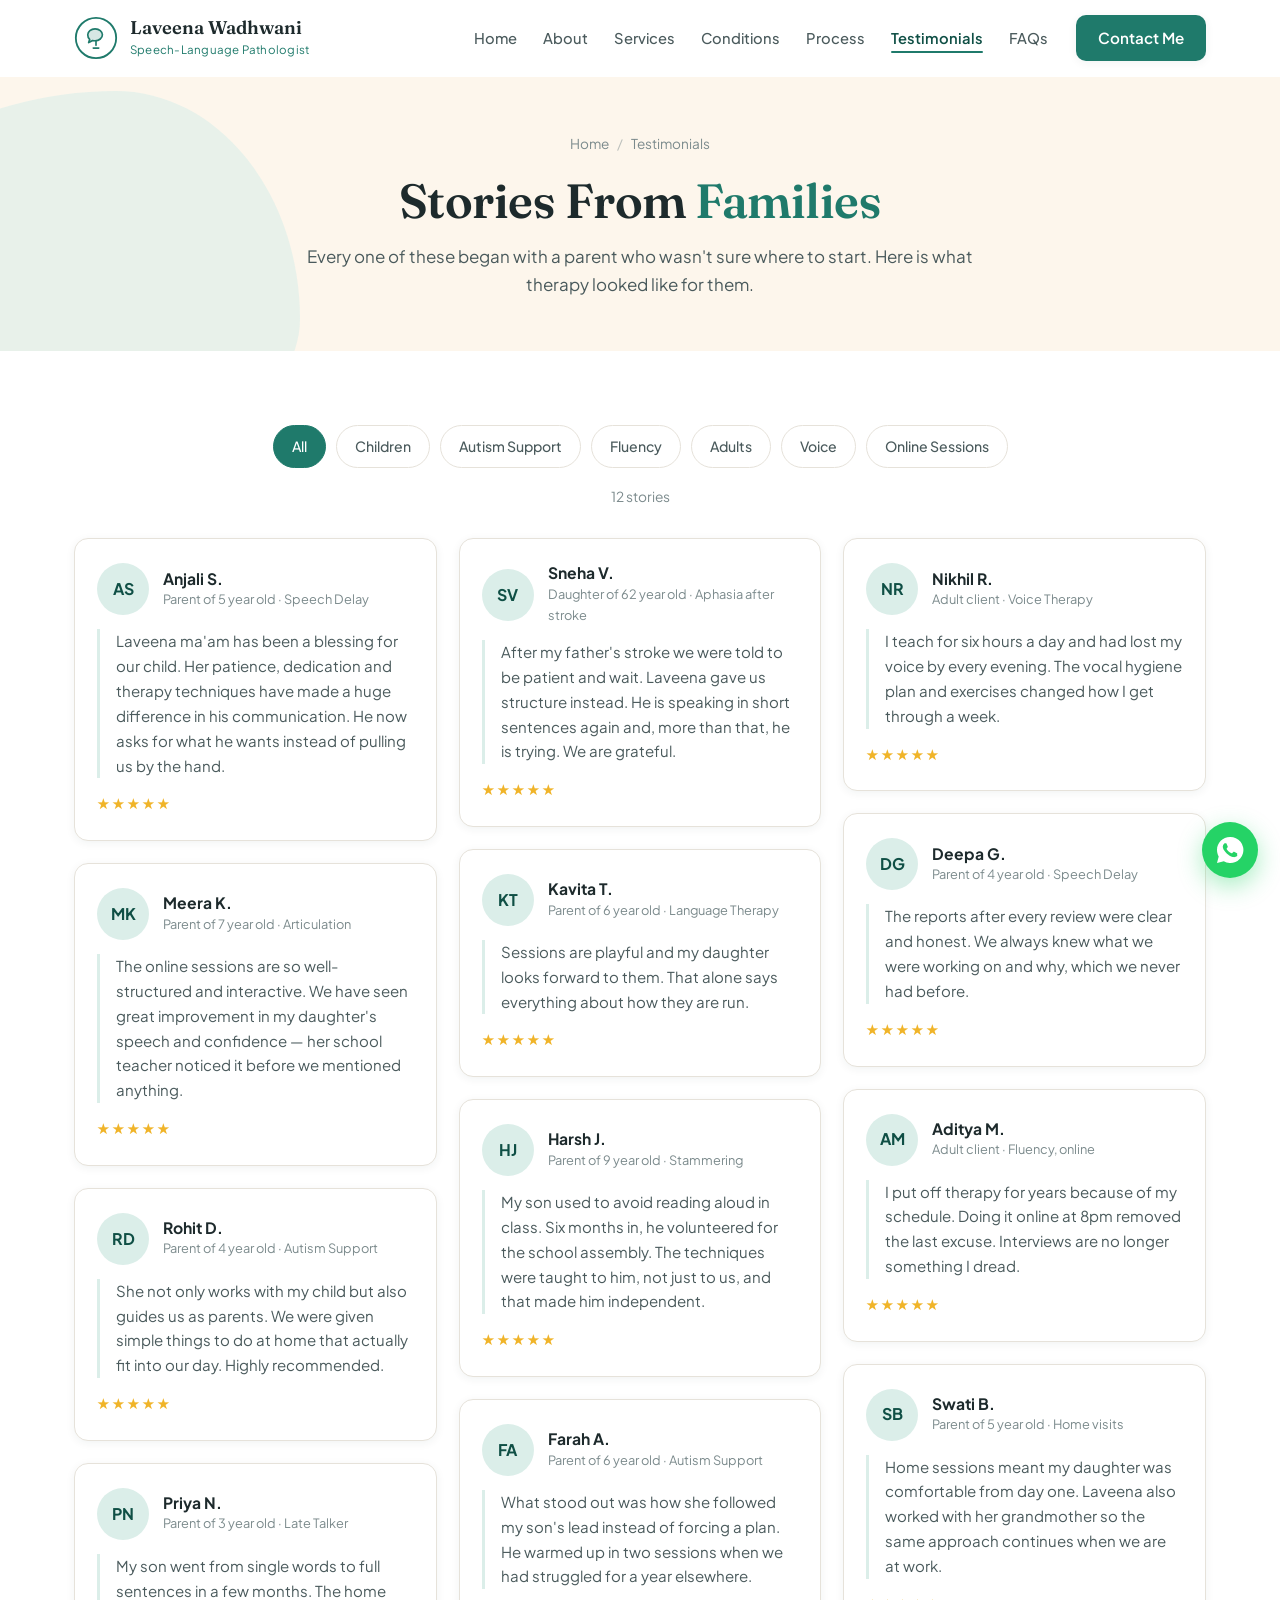
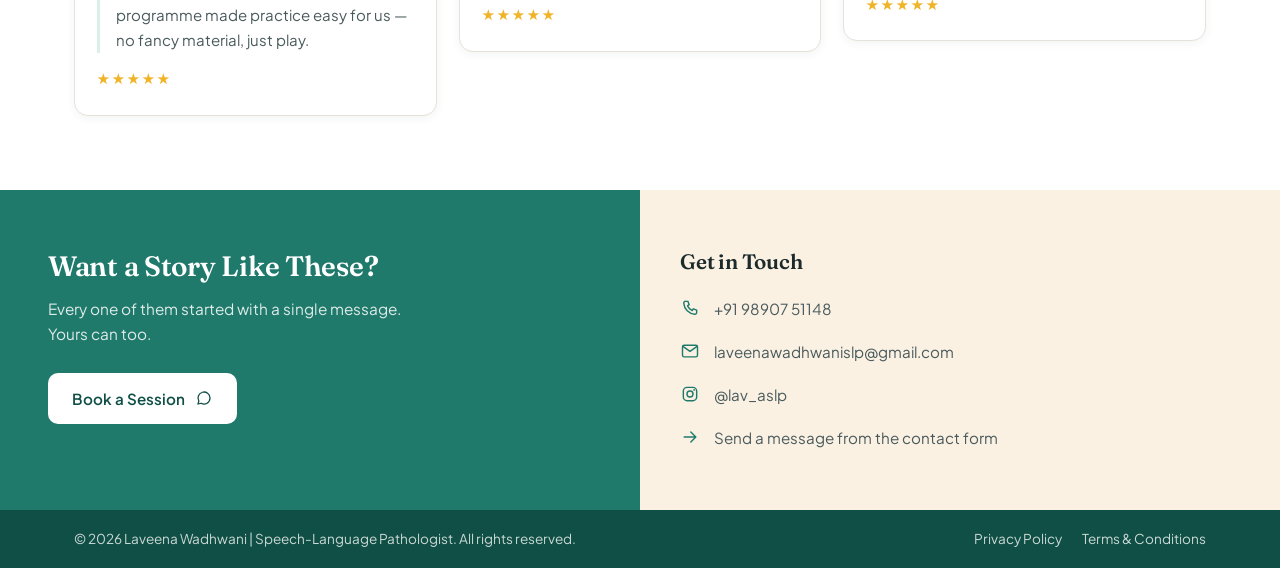
==== commit e0387912: "Remove blog section, set service area to Thane, Mumbai Co-Authored-By: Claude Opus 5 <noreply@anthro" ====
--- a/testimonials.html
+++ b/testimonials.html
@@ -49,7 +49,6 @@
         <li><a href="index.html#process">Process</a></li>
         <li><a href="testimonials.html" class="active" aria-current="page">Testimonials</a></li>
         <li><a href="index.html#faqs">FAQs</a></li>
-        <li><a href="index.html#blog">Blog</a></li>
       </ul>
       <a class="btn btn-primary nav-cta" href="index.html#contact">Contact Me</a>
     </nav>
--- a/assets/css/styles.css
+++ b/assets/css/styles.css
@@ -215,9 +215,24 @@
 .about-inner{
   display:grid;grid-template-columns:auto 1.1fr 1fr;gap:44px;align-items:center;
 }
+/* Circular crop framed on the face.
+   Source is a 1624x1757 portrait; the window below shows source px
+   x:305-1455, y:49-1199 — head and shoulders, face centred, eyes at
+   about a third from the top. Percentages, so the framing holds at
+   any circle size.
+   Re-crop for a new photo: scale = 210 / crop_width_px;
+   width% = source_width * scale / 210; left% = -crop_x * scale / 210;
+   top% = -crop_y * scale / 210. */
+.about-photo{
+  width:210px;height:210px;flex:none;position:relative;
+  border-radius:50%;overflow:hidden;
+  border:6px solid #fff;box-shadow:var(--shadow);
+  background:var(--teal-100);
+}
 .about-photo img{
-  width:210px;height:210px;border-radius:50%;object-fit:cover;
-  border:6px solid #fff;box-shadow:var(--shadow);
+  position:absolute;max-width:none;
+  width:141.2%;height:auto;
+  left:-26.5%;top:-4.3%;
 }
 .about-copy h2{font-size:1.7rem}
 .about-copy p{color:var(--ink-2);font-size:.98rem}
@@ -311,28 +326,6 @@
 }
 .faq[open] summary::after{transform:rotate(-135deg);margin-top:-2px}
 .faq p{margin:0 0 18px;color:var(--ink-2);font-size:.95rem}
-
-/* ---------- Blog ---------- */
-.blog{background:var(--cream-2)}
-.post-grid{display:grid;grid-template-columns:repeat(3,1fr);gap:24px}
-.post{
-  background:#fff;border-radius:var(--radius);overflow:hidden;
-  box-shadow:var(--shadow-sm);transition:transform .25s ease,box-shadow .25s ease;
-}
-.post:hover{transform:translateY(-6px);box-shadow:var(--shadow)}
-.post-thumb{display:block;height:150px}
-.t-green{background:linear-gradient(135deg,#dff0e5,#b9dfc9)}
-.t-peach{background:linear-gradient(135deg,#fde9d9,#f8c9a6)}
-.t-blue{background:linear-gradient(135deg,#e3eefc,#bcd6f4)}
-.post-body{padding:22px}
-.post-tag{
-  display:inline-block;font-size:.72rem;font-weight:700;letter-spacing:.08em;
-  text-transform:uppercase;color:var(--teal-700);margin-bottom:10px;
-}
-.post h3{font-size:1.1rem;margin-bottom:8px}
-.post p{font-size:.92rem;color:var(--ink-2);margin-bottom:14px}
-.post-link{font-weight:600;font-size:.9rem;color:var(--teal-700)}
-.post-link:hover{text-decoration:underline}
 
 /* ---------- Contact ---------- */
 .contact{display:block}
@@ -482,7 +475,6 @@
   .service-grid{grid-template-columns:repeat(2,1fr)}
   .steps{grid-template-columns:repeat(2,1fr)}
   .quote{flex:0 0 100%}
-  .post-grid{grid-template-columns:1fr}
   .about-inner{grid-template-columns:1fr;text-align:center;justify-items:center}
   .about-copy .btn{display:inline-flex}
   .about-points li{text-align:left}
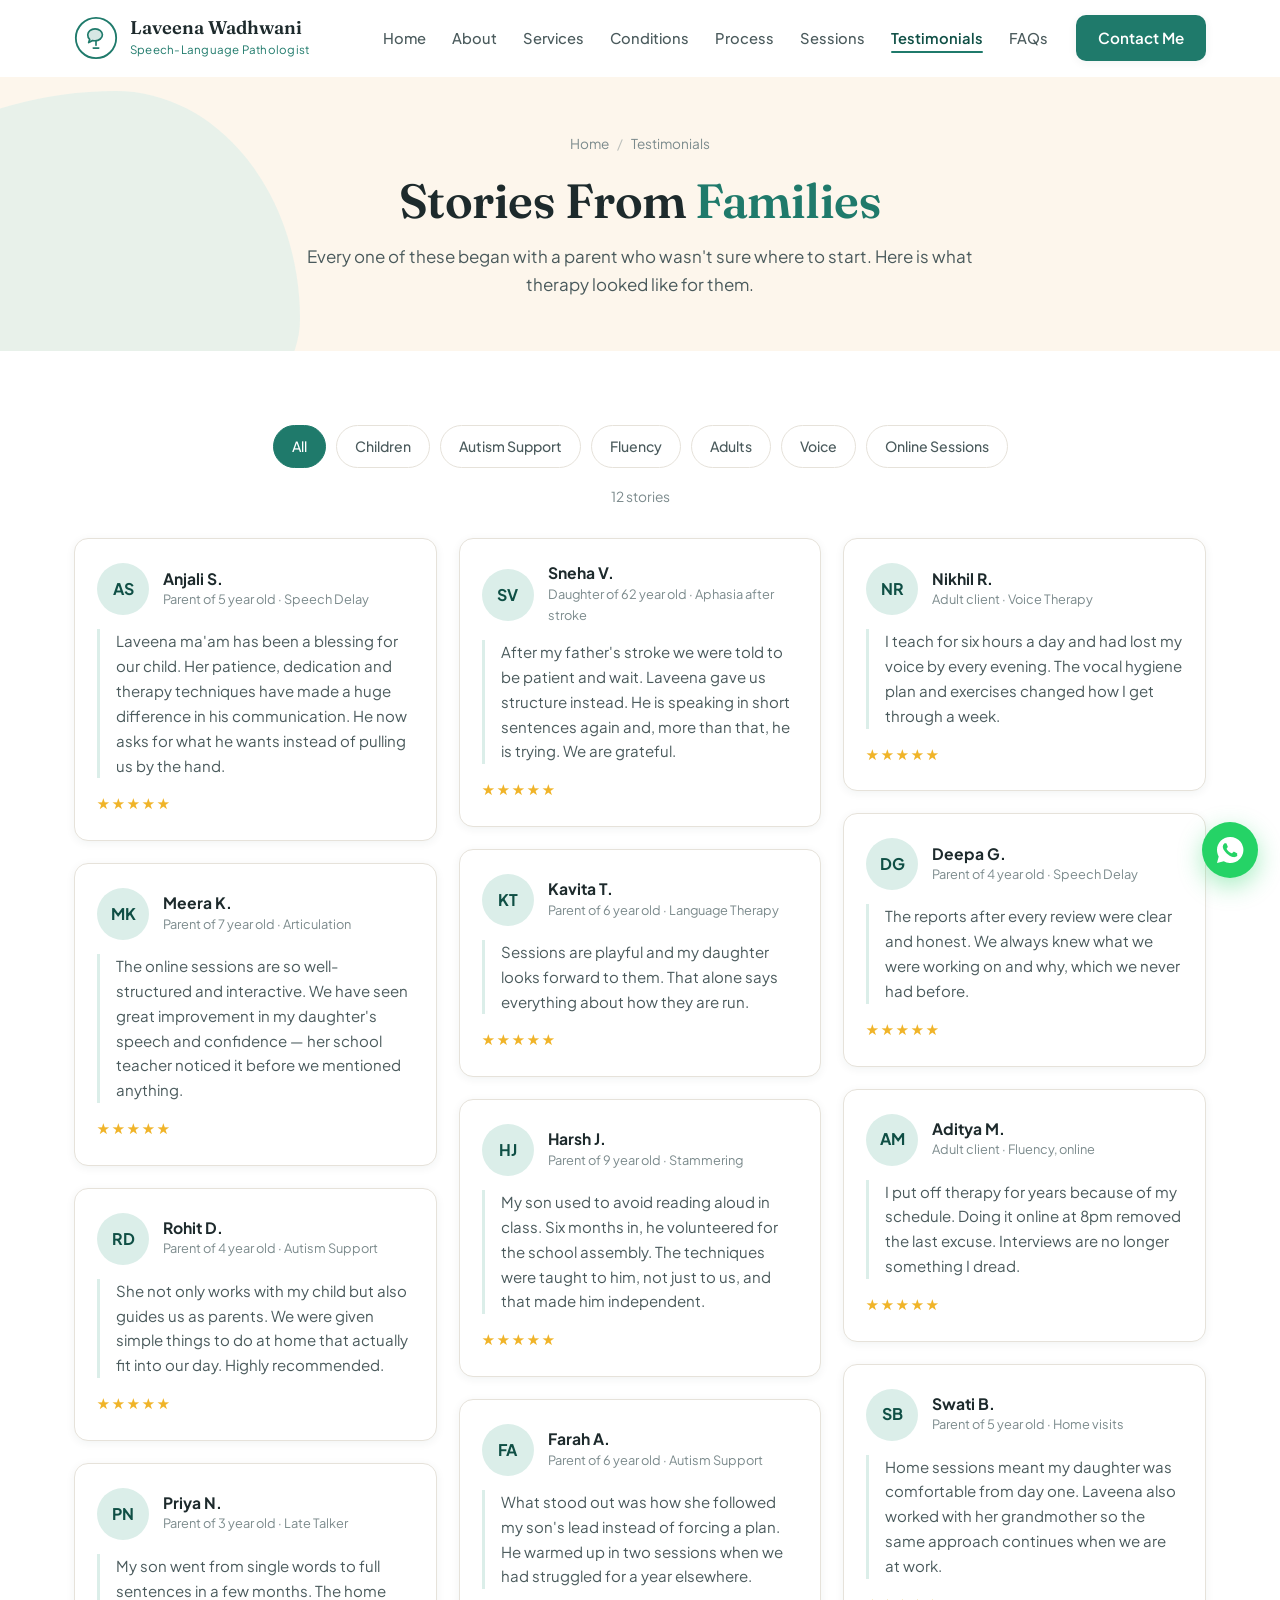
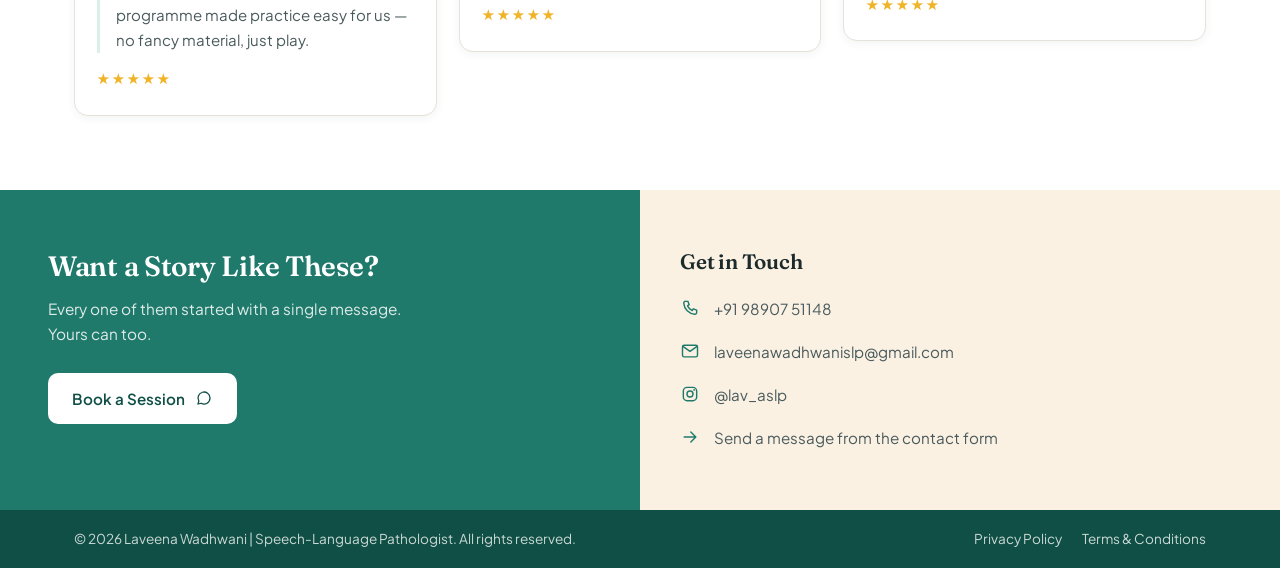
==== commit 16698504: "Add Inside a Session gallery with lightbox Eight-tile grid between Process and Testimonials. Tiles w" ====
--- a/testimonials.html
+++ b/testimonials.html
@@ -47,6 +47,7 @@
         <li><a href="index.html#services">Services</a></li>
         <li><a href="index.html#conditions">Conditions</a></li>
         <li><a href="index.html#process">Process</a></li>
+        <li><a href="index.html#sessions">Sessions</a></li>
         <li><a href="testimonials.html" class="active" aria-current="page">Testimonials</a></li>
         <li><a href="index.html#faqs">FAQs</a></li>
       </ul>
--- a/assets/css/styles.css
+++ b/assets/css/styles.css
@@ -216,8 +216,8 @@
   display:grid;grid-template-columns:auto 1.1fr 1fr;gap:44px;align-items:center;
 }
 /* Circular crop framed on the face.
-   Source is a 1624x1757 portrait; the window below shows source px
-   x:305-1455, y:49-1199 — head and shoulders, face centred, eyes at
+   Source is a 913x1600 portrait; the window below shows source px
+   x:0-890, y:146-1036 — head and shoulders, eyes at
    about a third from the top. Percentages, so the framing holds at
    any circle size.
    Re-crop for a new photo: scale = 210 / crop_width_px;
@@ -231,8 +231,8 @@
 }
 .about-photo img{
   position:absolute;max-width:none;
-  width:141.2%;height:auto;
-  left:-26.5%;top:-4.3%;
+  width:102.6%;height:auto;
+  left:0;top:-16.4%;
 }
 .about-copy h2{font-size:1.7rem}
 .about-copy p{color:var(--ink-2);font-size:.98rem}
@@ -375,6 +375,63 @@
 }
 .whatsapp-float svg{width:32px;height:32px;stroke:none}
 .whatsapp-float:hover{transform:scale(1.09)}
+
+/* ---------- Inside a Session ---------- */
+.sessions{background:var(--white)}
+.shots{
+  display:grid;grid-template-columns:repeat(4,1fr);
+  grid-auto-rows:1fr;gap:16px;margin-top:44px;
+}
+.shot{
+  position:relative;overflow:hidden;padding:0;
+  border-radius:var(--radius);aspect-ratio:1;
+  background:var(--teal-100);
+  transition:transform .28s ease,box-shadow .28s ease;
+}
+.shot-wide{grid-column:span 2;grid-row:span 2}
+.shot img{width:100%;height:100%;object-fit:cover;transition:transform .5s ease}
+.shot:hover{transform:translateY(-4px);box-shadow:var(--shadow)}
+.shot:hover img{transform:scale(1.06)}
+.shot-cap{
+  position:absolute;left:0;right:0;bottom:0;
+  padding:26px 14px 12px;text-align:left;
+  font-size:.85rem;font-weight:600;color:#fff;
+  background:linear-gradient(transparent,rgba(11,40,36,.72));
+}
+/* Missing photo: keep the tile, show the caption on a soft placeholder. */
+.shot.no-img{background:var(--cream-2);cursor:default}
+.shot.no-img img{display:none}
+.shot.no-img::before{
+  content:"";position:absolute;inset:0;
+  background:var(--teal-100) url("data:image/svg+xml,%3Csvg xmlns='http://www.w3.org/2000/svg' viewBox='0 0 24 24' fill='none' stroke='%231f7a6b' stroke-width='1.4' stroke-linecap='round' stroke-linejoin='round' opacity='.55'%3E%3Crect x='3' y='5' width='18' height='14' rx='2'/%3E%3Ccircle cx='8.5' cy='10' r='1.5'/%3E%3Cpath d='m4 17 5-5 4 4 3-2 4 3'/%3E%3C/svg%3E") center/44px no-repeat;
+}
+.shot.no-img .shot-cap{color:var(--ink-2);background:none;text-align:center;padding:12px}
+.shots-note{text-align:center;font-size:.82rem;color:var(--muted);margin-top:22px}
+
+/* ---------- Lightbox ---------- */
+.lightbox{
+  position:fixed;inset:0;z-index:120;
+  display:flex;align-items:center;justify-content:center;gap:12px;
+  padding:24px;background:rgba(11,40,36,.9);
+  animation:lbIn .2s ease;
+}
+.lightbox[hidden]{display:none}
+@keyframes lbIn{from{opacity:0}to{opacity:1}}
+.lb-stage{margin:0;max-width:min(1000px,88vw);text-align:center}
+.lb-stage img{
+  max-width:100%;max-height:78vh;width:auto;border-radius:var(--radius);
+  box-shadow:var(--shadow-lg);
+}
+.lb-stage figcaption{color:#fff;font-size:.9rem;margin-top:14px}
+.lb-btn{
+  width:46px;height:46px;flex:none;border-radius:50%;
+  display:grid;place-items:center;color:#fff;
+  background:rgba(255,255,255,.14);
+  transition:background .2s ease,transform .2s ease;
+}
+.lb-btn svg{width:22px;height:22px;stroke-width:2}
+.lb-btn:hover{background:rgba(255,255,255,.28);transform:scale(1.06)}
+.lb-close{position:absolute;top:20px;right:22px}
 
 /* ---------- Testimonials page ---------- */
 .page-hero{position:relative;overflow:hidden;background:var(--cream);padding:56px 0 52px;text-align:center}
@@ -445,6 +502,7 @@
   .contact-cta{grid-column:1/-1;padding:48px 40px}
   .contact-grid.two-up .contact-cta{grid-column:auto}
   .wall{columns:2}
+  .shots{grid-template-columns:repeat(3,1fr)}
 }
 
 @media (max-width:900px){
@@ -484,6 +542,10 @@
   .contact-grid,.contact-grid.two-up{grid-template-columns:1fr}
   .contact-cta,.contact-details,.contact-form-wrap{padding:42px 24px}
   .wall{columns:1}
+  .shots{grid-template-columns:repeat(2,1fr);gap:12px}
+  .shot-wide{grid-column:span 2;grid-row:auto;aspect-ratio:16/10}
+  .lightbox{padding:12px;gap:4px}
+  .lb-btn{width:40px;height:40px}
   .filters{gap:8px}
   .filter{padding:8px 14px;font-size:.84rem}
   .footer-inner{flex-direction:column;text-align:center}
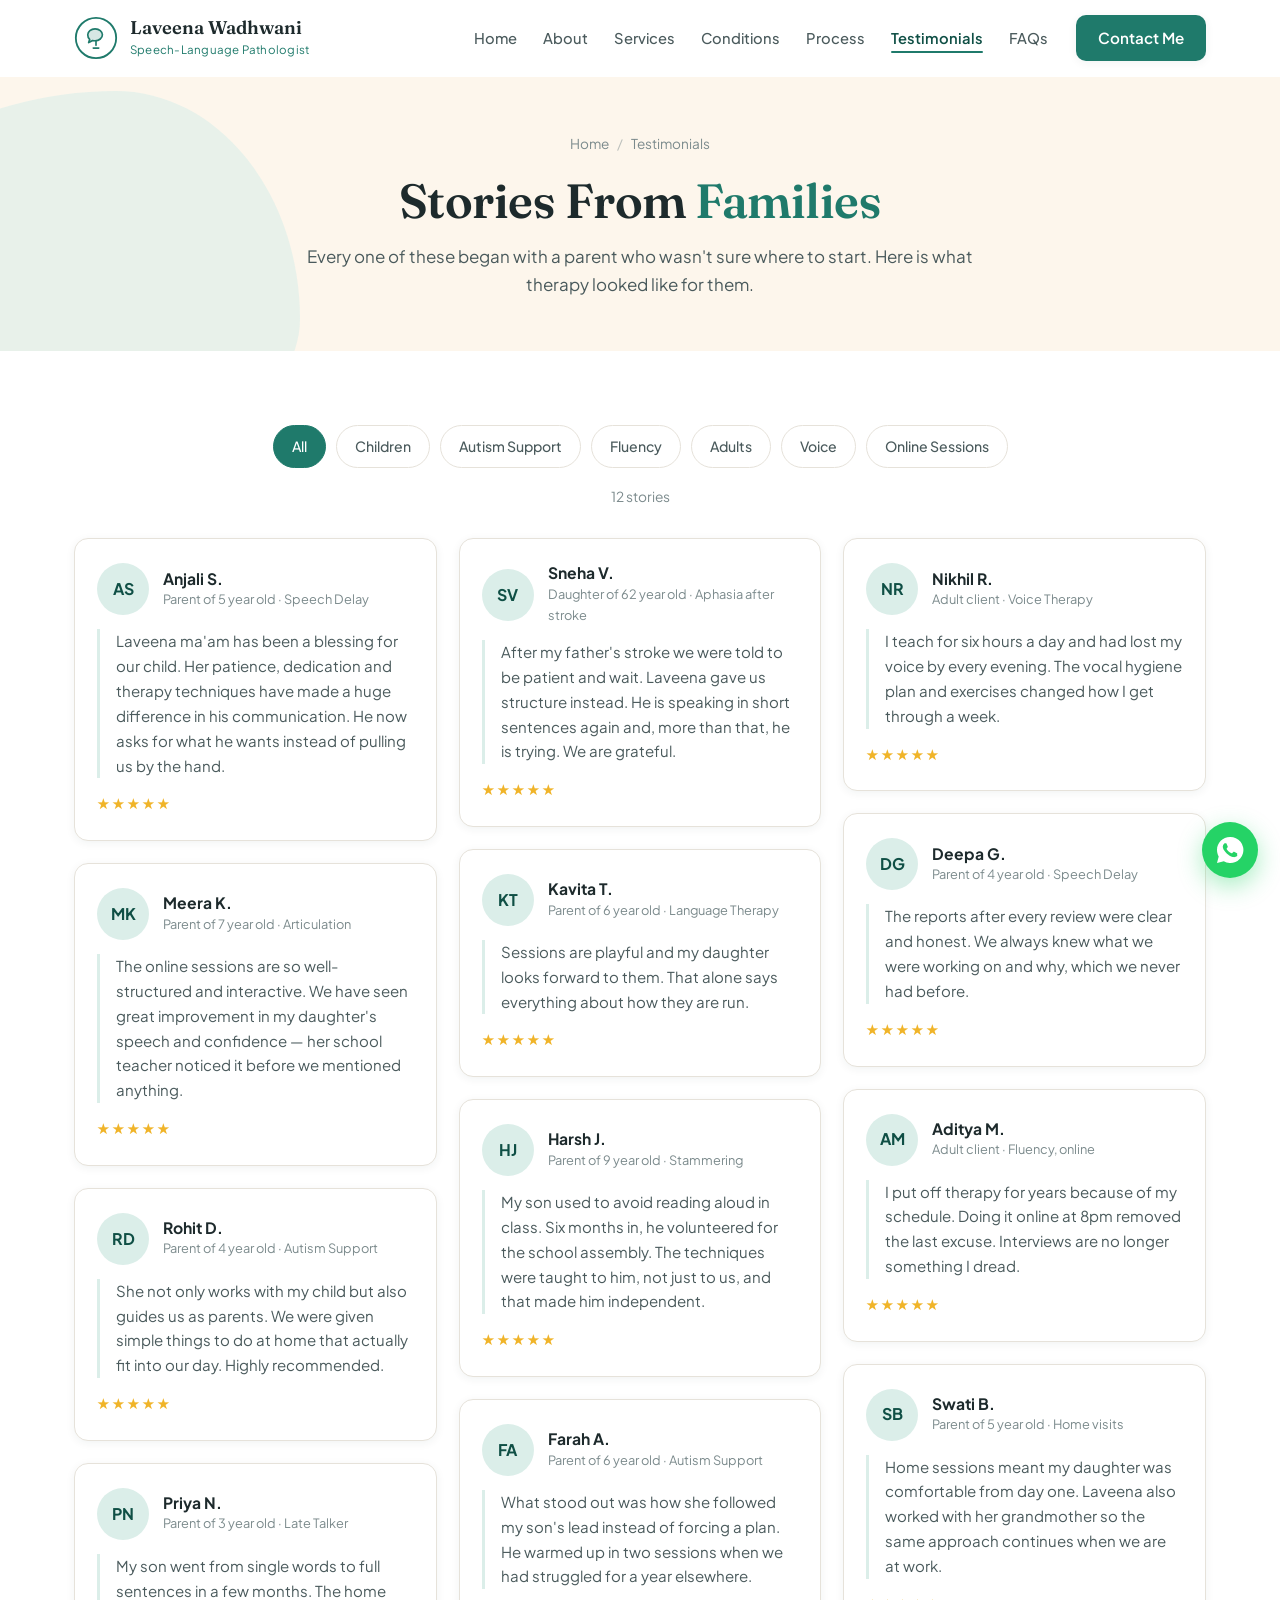
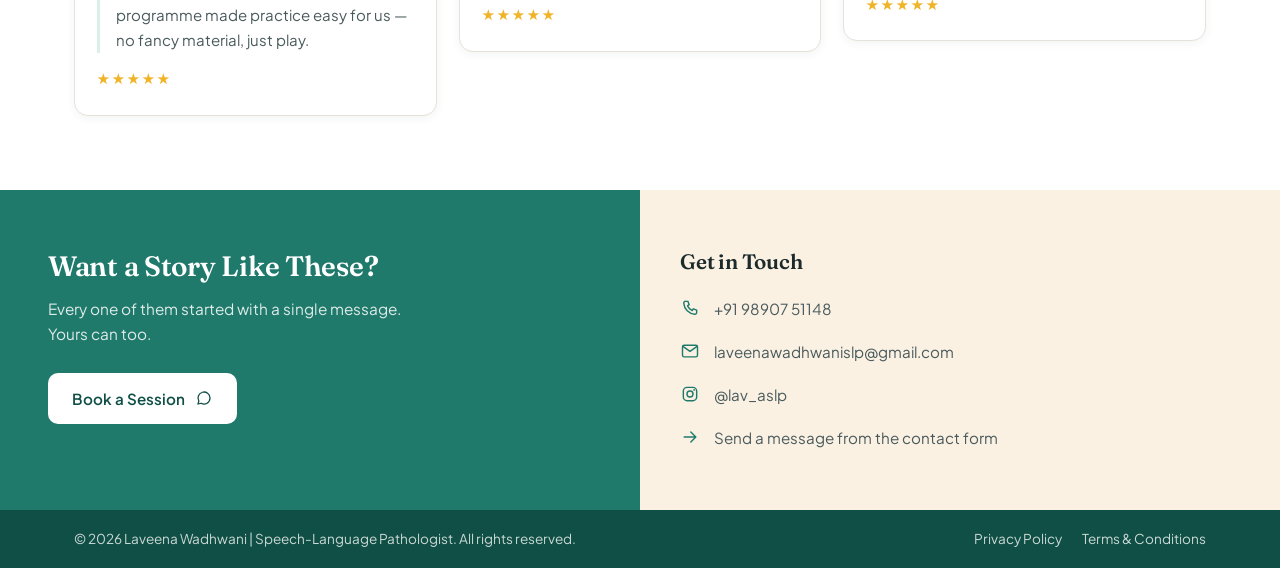
==== commit 14b095eb: "Revert "Add Inside a Session gallery with lightbox" This reverts commit 16698504061732725ed862de300c" ====
--- a/testimonials.html
+++ b/testimonials.html
@@ -47,7 +47,6 @@
         <li><a href="index.html#services">Services</a></li>
         <li><a href="index.html#conditions">Conditions</a></li>
         <li><a href="index.html#process">Process</a></li>
-        <li><a href="index.html#sessions">Sessions</a></li>
         <li><a href="testimonials.html" class="active" aria-current="page">Testimonials</a></li>
         <li><a href="index.html#faqs">FAQs</a></li>
       </ul>
--- a/assets/css/styles.css
+++ b/assets/css/styles.css
@@ -375,63 +375,6 @@
 }
 .whatsapp-float svg{width:32px;height:32px;stroke:none}
 .whatsapp-float:hover{transform:scale(1.09)}
-
-/* ---------- Inside a Session ---------- */
-.sessions{background:var(--white)}
-.shots{
-  display:grid;grid-template-columns:repeat(4,1fr);
-  grid-auto-rows:1fr;gap:16px;margin-top:44px;
-}
-.shot{
-  position:relative;overflow:hidden;padding:0;
-  border-radius:var(--radius);aspect-ratio:1;
-  background:var(--teal-100);
-  transition:transform .28s ease,box-shadow .28s ease;
-}
-.shot-wide{grid-column:span 2;grid-row:span 2}
-.shot img{width:100%;height:100%;object-fit:cover;transition:transform .5s ease}
-.shot:hover{transform:translateY(-4px);box-shadow:var(--shadow)}
-.shot:hover img{transform:scale(1.06)}
-.shot-cap{
-  position:absolute;left:0;right:0;bottom:0;
-  padding:26px 14px 12px;text-align:left;
-  font-size:.85rem;font-weight:600;color:#fff;
-  background:linear-gradient(transparent,rgba(11,40,36,.72));
-}
-/* Missing photo: keep the tile, show the caption on a soft placeholder. */
-.shot.no-img{background:var(--cream-2);cursor:default}
-.shot.no-img img{display:none}
-.shot.no-img::before{
-  content:"";position:absolute;inset:0;
-  background:var(--teal-100) url("data:image/svg+xml,%3Csvg xmlns='http://www.w3.org/2000/svg' viewBox='0 0 24 24' fill='none' stroke='%231f7a6b' stroke-width='1.4' stroke-linecap='round' stroke-linejoin='round' opacity='.55'%3E%3Crect x='3' y='5' width='18' height='14' rx='2'/%3E%3Ccircle cx='8.5' cy='10' r='1.5'/%3E%3Cpath d='m4 17 5-5 4 4 3-2 4 3'/%3E%3C/svg%3E") center/44px no-repeat;
-}
-.shot.no-img .shot-cap{color:var(--ink-2);background:none;text-align:center;padding:12px}
-.shots-note{text-align:center;font-size:.82rem;color:var(--muted);margin-top:22px}
-
-/* ---------- Lightbox ---------- */
-.lightbox{
-  position:fixed;inset:0;z-index:120;
-  display:flex;align-items:center;justify-content:center;gap:12px;
-  padding:24px;background:rgba(11,40,36,.9);
-  animation:lbIn .2s ease;
-}
-.lightbox[hidden]{display:none}
-@keyframes lbIn{from{opacity:0}to{opacity:1}}
-.lb-stage{margin:0;max-width:min(1000px,88vw);text-align:center}
-.lb-stage img{
-  max-width:100%;max-height:78vh;width:auto;border-radius:var(--radius);
-  box-shadow:var(--shadow-lg);
-}
-.lb-stage figcaption{color:#fff;font-size:.9rem;margin-top:14px}
-.lb-btn{
-  width:46px;height:46px;flex:none;border-radius:50%;
-  display:grid;place-items:center;color:#fff;
-  background:rgba(255,255,255,.14);
-  transition:background .2s ease,transform .2s ease;
-}
-.lb-btn svg{width:22px;height:22px;stroke-width:2}
-.lb-btn:hover{background:rgba(255,255,255,.28);transform:scale(1.06)}
-.lb-close{position:absolute;top:20px;right:22px}
 
 /* ---------- Testimonials page ---------- */
 .page-hero{position:relative;overflow:hidden;background:var(--cream);padding:56px 0 52px;text-align:center}
@@ -502,7 +445,6 @@
   .contact-cta{grid-column:1/-1;padding:48px 40px}
   .contact-grid.two-up .contact-cta{grid-column:auto}
   .wall{columns:2}
-  .shots{grid-template-columns:repeat(3,1fr)}
 }
 
 @media (max-width:900px){
@@ -542,10 +484,6 @@
   .contact-grid,.contact-grid.two-up{grid-template-columns:1fr}
   .contact-cta,.contact-details,.contact-form-wrap{padding:42px 24px}
   .wall{columns:1}
-  .shots{grid-template-columns:repeat(2,1fr);gap:12px}
-  .shot-wide{grid-column:span 2;grid-row:auto;aspect-ratio:16/10}
-  .lightbox{padding:12px;gap:4px}
-  .lb-btn{width:40px;height:40px}
   .filters{gap:8px}
   .filter{padding:8px 14px;font-size:.84rem}
   .footer-inner{flex-direction:column;text-align:center}
